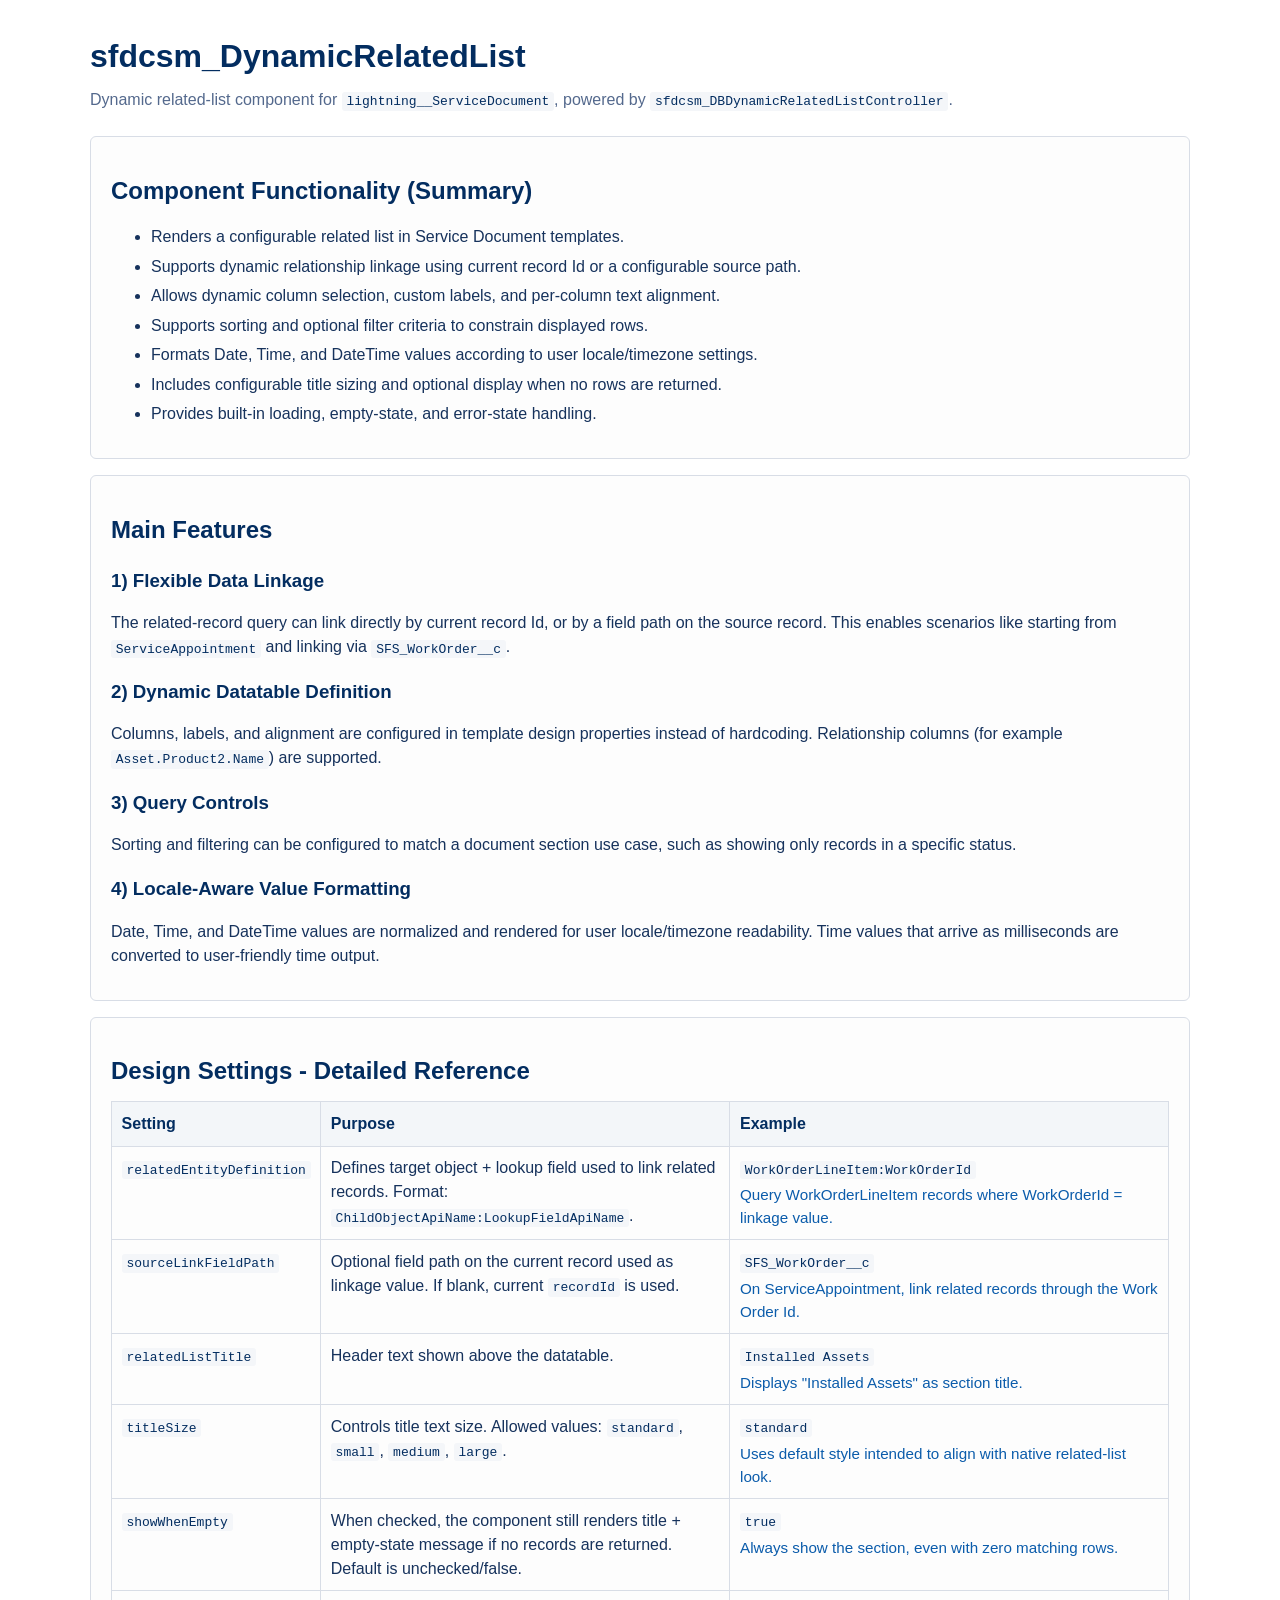
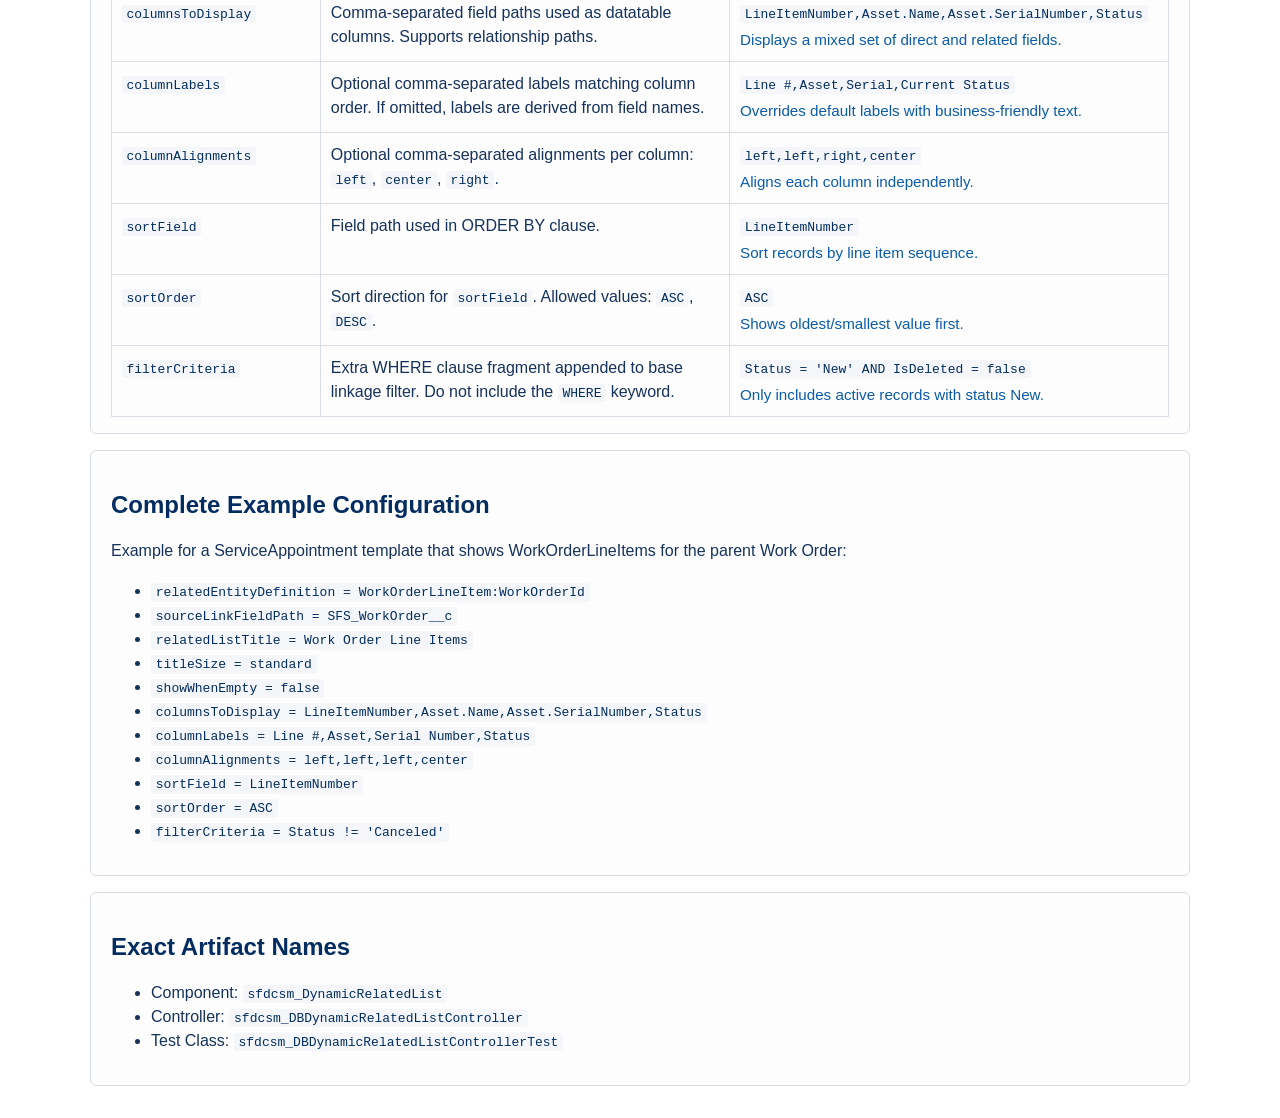
==== documentation/sfdcsm_dynamicRelatedList-documentation.html @ 90abb60f "Updated documentation" ====
<!DOCTYPE html>
<html lang="en">
<head>
    <meta charset="UTF-8" />
    <meta name="viewport" content="width=device-width, initial-scale=1.0" />
    <title>sfdcsm_DynamicRelatedList - Component Summary</title>
    <style>
        body {
            font-family: Arial, sans-serif;
            line-height: 1.5;
            margin: 2rem auto;
            max-width: 1100px;
            padding: 0 1rem;
            color: #16325c;
            background: #ffffff;
        }

        h1, h2, h3 {
            color: #032d60;
            margin-bottom: 0.5rem;
        }

        .subtitle {
            color: #54698d;
            margin-top: 0;
            margin-bottom: 1.5rem;
        }

        .card {
            border: 1px solid #d8dde6;
            border-radius: 6px;
            padding: 1rem 1.25rem;
            margin-bottom: 1rem;
            background: #fdfdfd;
        }

        .feature-list li {
            margin-bottom: 0.35rem;
        }

        table {
            width: 100%;
            border-collapse: collapse;
            margin-top: 0.75rem;
        }

        th, td {
            border: 1px solid #d8dde6;
            padding: 0.6rem;
            vertical-align: top;
            text-align: left;
        }

        th {
            background: #f3f6f9;
            color: #032d60;
        }

        code {
            background: #f4f6f9;
            padding: 0.1rem 0.3rem;
            border-radius: 3px;
            color: #032d60;
        }

        .example {
            color: #0b5cab;
            font-size: 0.95rem;
            display: block;
            margin-top: 0.25rem;
        }
    </style>
</head>
<body>
    <h1>sfdcsm_DynamicRelatedList</h1>
    <p class="subtitle">
        Dynamic related-list component for <code>lightning__ServiceDocument</code>, powered by
        <code>sfdcsm_DBDynamicRelatedListController</code>.
    </p>

    <section class="card">
        <h2>Component Functionality (Summary)</h2>
        <ul class="feature-list">
            <li>Renders a configurable related list in Service Document templates.</li>
            <li>Supports dynamic relationship linkage using current record Id or a configurable source path.</li>
            <li>Allows dynamic column selection, custom labels, and per-column text alignment.</li>
            <li>Supports sorting and optional filter criteria to constrain displayed rows.</li>
            <li>Formats Date, Time, and DateTime values according to user locale/timezone settings.</li>
            <li>Includes configurable title sizing and optional display when no rows are returned.</li>
            <li>Provides built-in loading, empty-state, and error-state handling.</li>
        </ul>
    </section>

    <section class="card">
        <h2>Main Features</h2>
        <h3>1) Flexible Data Linkage</h3>
        <p>
            The related-record query can link directly by current record Id, or by a field path on the source record.
            This enables scenarios like starting from <code>ServiceAppointment</code> and linking via
            <code>SFS_WorkOrder__c</code>.
        </p>

        <h3>2) Dynamic Datatable Definition</h3>
        <p>
            Columns, labels, and alignment are configured in template design properties instead of hardcoding.
            Relationship columns (for example <code>Asset.Product2.Name</code>) are supported.
        </p>

        <h3>3) Query Controls</h3>
        <p>
            Sorting and filtering can be configured to match a document section use case, such as showing only records
            in a specific status.
        </p>

        <h3>4) Locale-Aware Value Formatting</h3>
        <p>
            Date, Time, and DateTime values are normalized and rendered for user locale/timezone readability.
            Time values that arrive as milliseconds are converted to user-friendly time output.
        </p>
    </section>

    <section class="card">
        <h2>Design Settings - Detailed Reference</h2>
        <table>
            <thead>
                <tr>
                    <th>Setting</th>
                    <th>Purpose</th>
                    <th>Example</th>
                </tr>
            </thead>
            <tbody>
                <tr>
                    <td><code>relatedEntityDefinition</code></td>
                    <td>
                        Defines target object + lookup field used to link related records.
                        Format: <code>ChildObjectApiName:LookupFieldApiName</code>.
                    </td>
                    <td>
                        <code>WorkOrderLineItem:WorkOrderId</code>
                        <span class="example">Query WorkOrderLineItem records where WorkOrderId = linkage value.</span>
                    </td>
                </tr>
                <tr>
                    <td><code>sourceLinkFieldPath</code></td>
                    <td>
                        Optional field path on the current record used as linkage value.
                        If blank, current <code>recordId</code> is used.
                    </td>
                    <td>
                        <code>SFS_WorkOrder__c</code>
                        <span class="example">On ServiceAppointment, link related records through the Work Order Id.</span>
                    </td>
                </tr>
                <tr>
                    <td><code>relatedListTitle</code></td>
                    <td>Header text shown above the datatable.</td>
                    <td>
                        <code>Installed Assets</code>
                        <span class="example">Displays "Installed Assets" as section title.</span>
                    </td>
                </tr>
                <tr>
                    <td><code>titleSize</code></td>
                    <td>Controls title text size. Allowed values: <code>standard</code>, <code>small</code>, <code>medium</code>, <code>large</code>.</td>
                    <td>
                        <code>standard</code>
                        <span class="example">Uses default style intended to align with native related-list look.</span>
                    </td>
                </tr>
                <tr>
                    <td><code>showWhenEmpty</code></td>
                    <td>
                        When checked, the component still renders title + empty-state message if no records are returned.
                        Default is unchecked/false.
                    </td>
                    <td>
                        <code>true</code>
                        <span class="example">Always show the section, even with zero matching rows.</span>
                    </td>
                </tr>
                <tr>
                    <td><code>columnsToDisplay</code></td>
                    <td>Comma-separated field paths used as datatable columns. Supports relationship paths.</td>
                    <td>
                        <code>LineItemNumber,Asset.Name,Asset.SerialNumber,Status</code>
                        <span class="example">Displays a mixed set of direct and related fields.</span>
                    </td>
                </tr>
                <tr>
                    <td><code>columnLabels</code></td>
                    <td>
                        Optional comma-separated labels matching column order.
                        If omitted, labels are derived from field names.
                    </td>
                    <td>
                        <code>Line #,Asset,Serial,Current Status</code>
                        <span class="example">Overrides default labels with business-friendly text.</span>
                    </td>
                </tr>
                <tr>
                    <td><code>columnAlignments</code></td>
                    <td>Optional comma-separated alignments per column: <code>left</code>, <code>center</code>, <code>right</code>.</td>
                    <td>
                        <code>left,left,right,center</code>
                        <span class="example">Aligns each column independently.</span>
                    </td>
                </tr>
                <tr>
                    <td><code>sortField</code></td>
                    <td>Field path used in ORDER BY clause.</td>
                    <td>
                        <code>LineItemNumber</code>
                        <span class="example">Sort records by line item sequence.</span>
                    </td>
                </tr>
                <tr>
                    <td><code>sortOrder</code></td>
                    <td>Sort direction for <code>sortField</code>. Allowed values: <code>ASC</code>, <code>DESC</code>.</td>
                    <td>
                        <code>ASC</code>
                        <span class="example">Shows oldest/smallest value first.</span>
                    </td>
                </tr>
                <tr>
                    <td><code>filterCriteria</code></td>
                    <td>
                        Extra WHERE clause fragment appended to base linkage filter.
                        Do not include the <code>WHERE</code> keyword.
                    </td>
                    <td>
                        <code>Status = 'New' AND IsDeleted = false</code>
                        <span class="example">Only includes active records with status New.</span>
                    </td>
                </tr>
            </tbody>
        </table>
    </section>

    <section class="card">
        <h2>Complete Example Configuration</h2>
        <p>
            Example for a ServiceAppointment template that shows WorkOrderLineItems for the parent Work Order:
        </p>
        <ul>
            <li><code>relatedEntityDefinition = WorkOrderLineItem:WorkOrderId</code></li>
            <li><code>sourceLinkFieldPath = SFS_WorkOrder__c</code></li>
            <li><code>relatedListTitle = Work Order Line Items</code></li>
            <li><code>titleSize = standard</code></li>
            <li><code>showWhenEmpty = false</code></li>
            <li><code>columnsToDisplay = LineItemNumber,Asset.Name,Asset.SerialNumber,Status</code></li>
            <li><code>columnLabels = Line #,Asset,Serial Number,Status</code></li>
            <li><code>columnAlignments = left,left,left,center</code></li>
            <li><code>sortField = LineItemNumber</code></li>
            <li><code>sortOrder = ASC</code></li>
            <li><code>filterCriteria = Status != 'Canceled'</code></li>
        </ul>
    </section>
    <section class="card">
        <h2>Exact Artifact Names</h2>
        <ul>
            <li>Component: <code>sfdcsm_DynamicRelatedList</code></li>
            <li>Controller: <code>sfdcsm_DBDynamicRelatedListController</code></li>
            <li>Test Class: <code>sfdcsm_DBDynamicRelatedListControllerTest</code></li>
        </ul>
    </section>
</body>
</html>
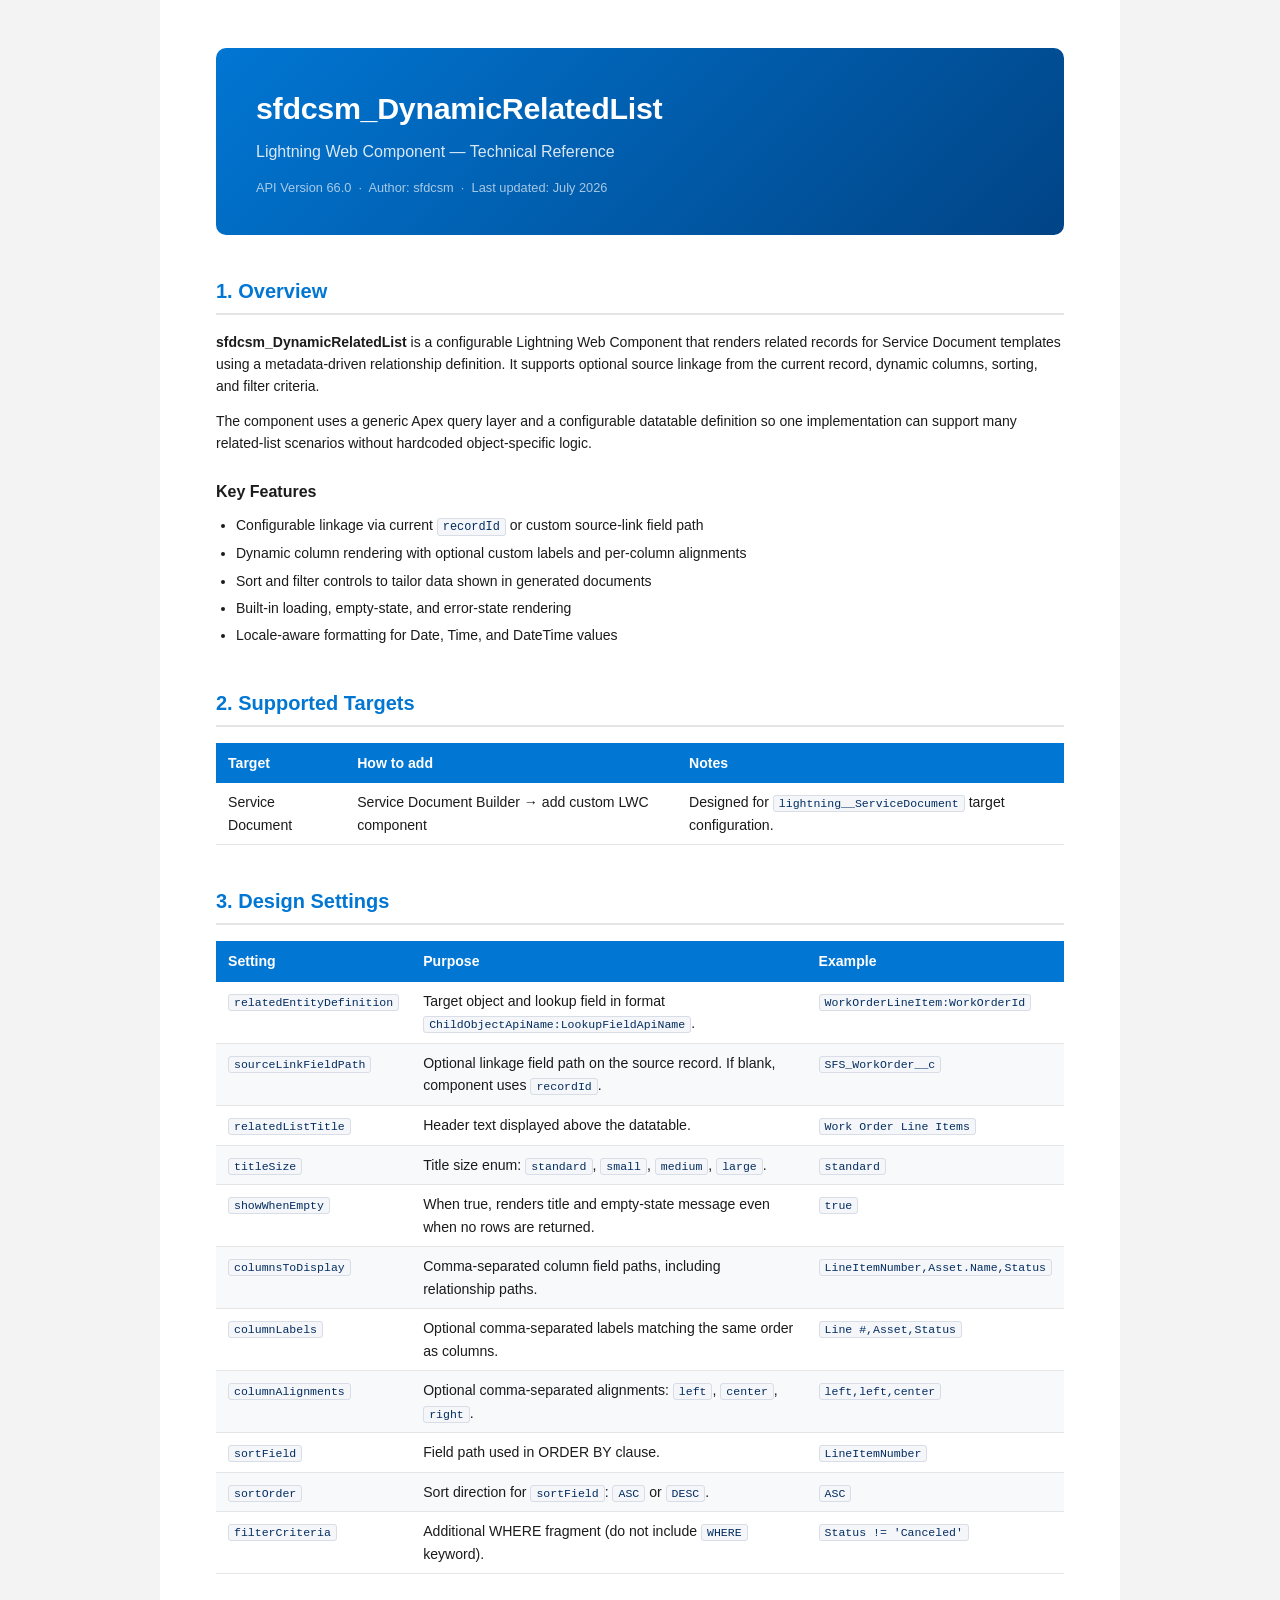
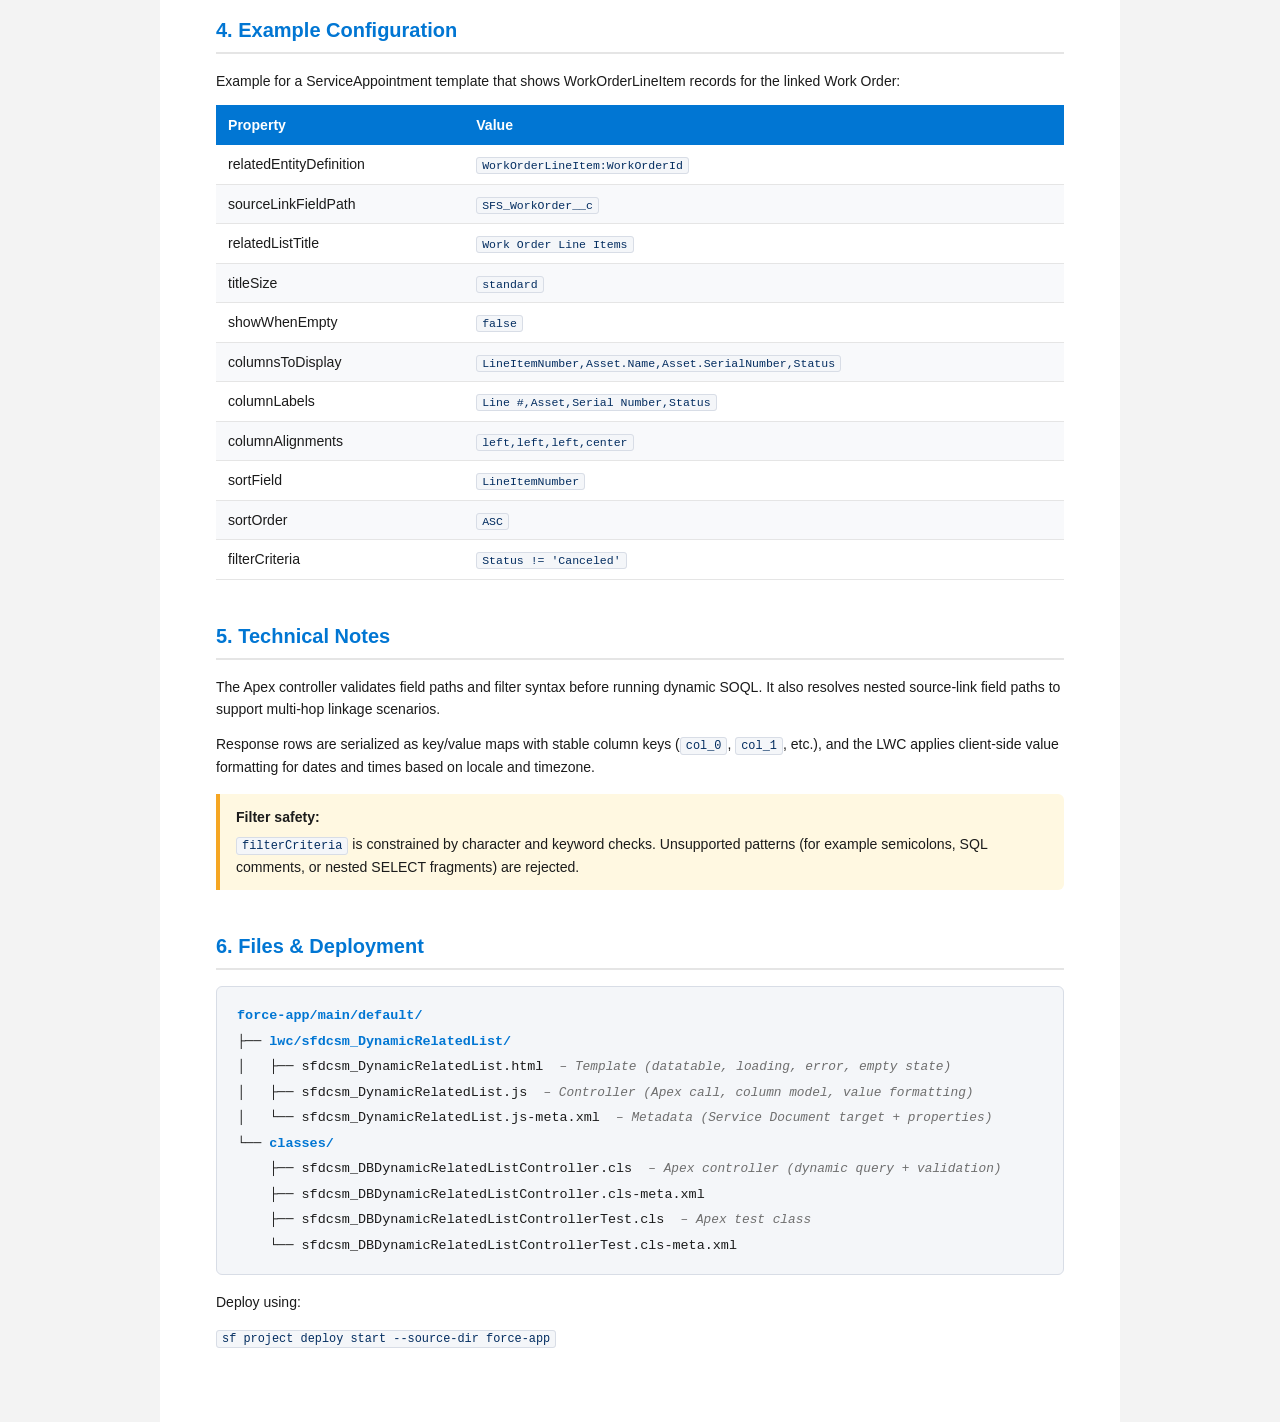
==== commit ff9bbccb: "Updated documentation" ====
--- a/documentation/sfdcsm_dynamicRelatedList-documentation.html
+++ b/documentation/sfdcsm_dynamicRelatedList-documentation.html
@@ -1,268 +1,274 @@
 <!DOCTYPE html>
 <html lang="en">
 <head>
-    <meta charset="UTF-8" />
-    <meta name="viewport" content="width=device-width, initial-scale=1.0" />
-    <title>sfdcsm_DynamicRelatedList - Component Summary</title>
-    <style>
-        body {
-            font-family: Arial, sans-serif;
-            line-height: 1.5;
-            margin: 2rem auto;
-            max-width: 1100px;
-            padding: 0 1rem;
-            color: #16325c;
-            background: #ffffff;
-        }
-
-        h1, h2, h3 {
-            color: #032d60;
-            margin-bottom: 0.5rem;
-        }
-
-        .subtitle {
-            color: #54698d;
-            margin-top: 0;
-            margin-bottom: 1.5rem;
-        }
-
-        .card {
-            border: 1px solid #d8dde6;
-            border-radius: 6px;
-            padding: 1rem 1.25rem;
-            margin-bottom: 1rem;
-            background: #fdfdfd;
-        }
-
-        .feature-list li {
-            margin-bottom: 0.35rem;
-        }
-
-        table {
-            width: 100%;
-            border-collapse: collapse;
-            margin-top: 0.75rem;
-        }
-
-        th, td {
-            border: 1px solid #d8dde6;
-            padding: 0.6rem;
-            vertical-align: top;
-            text-align: left;
-        }
-
-        th {
-            background: #f3f6f9;
-            color: #032d60;
-        }
-
-        code {
-            background: #f4f6f9;
-            padding: 0.1rem 0.3rem;
-            border-radius: 3px;
-            color: #032d60;
-        }
-
-        .example {
-            color: #0b5cab;
-            font-size: 0.95rem;
-            display: block;
-            margin-top: 0.25rem;
-        }
-    </style>
+<meta charset="UTF-8"/>
+<meta name="viewport" content="width=device-width, initial-scale=1.0"/>
+<title>sfdcsm_DynamicRelatedList — Technical Documentation</title>
+<style>
+  /* ── Base ─────────────────────────────────────────────────────────────────── */
+  *, *::before, *::after { box-sizing: border-box; margin: 0; padding: 0; }
+  body {
+    font-family: 'Salesforce Sans', Arial, sans-serif;
+    font-size: 14px;
+    line-height: 1.6;
+    color: #1b1b1b;
+    background: #f3f3f3;
+  }
+
+  /* ── Page wrapper ─────────────────────────────────────────────────────────── */
+  .page { max-width: 960px; margin: 0 auto; background: #fff; padding: 48px 56px 64px; }
+
+  /* ── Header ───────────────────────────────────────────────────────────────── */
+  .doc-header {
+    background: linear-gradient(135deg, #0176d3 0%, #014486 100%);
+    color: #fff;
+    padding: 36px 40px;
+    border-radius: 10px;
+    margin-bottom: 40px;
+  }
+  .doc-header h1 { font-size: 1.9rem; font-weight: 700; letter-spacing: -0.3px; }
+  .doc-header .subtitle { font-size: 1rem; opacity: 0.85; margin-top: 6px; }
+  .doc-header .meta { font-size: 0.8rem; opacity: 0.65; margin-top: 14px; }
+
+  /* ── Headings ─────────────────────────────────────────────────────────────── */
+  h2 {
+    font-size: 1.25rem; font-weight: 700; color: #0176d3;
+    border-bottom: 2px solid #e5e5e5; padding-bottom: 6px;
+    margin: 40px 0 16px;
+  }
+  h3 { font-size: 1rem; font-weight: 700; color: #1b1b1b; margin: 24px 0 10px; }
+
+  /* ── Paragraphs & lists ───────────────────────────────────────────────────── */
+  p { margin-bottom: 12px; }
+  ul, ol { margin: 0 0 12px 20px; }
+  li { margin-bottom: 5px; }
+
+  /* ── Code & inline code ───────────────────────────────────────────────────── */
+  code {
+    font-family: 'SFMono-Regular', Consolas, monospace;
+    font-size: 0.85em;
+    background: #f4f6f9;
+    border: 1px solid #d8dde6;
+    border-radius: 3px;
+    padding: 1px 5px;
+    color: #032d60;
+  }
+
+  /* ── Tables ───────────────────────────────────────────────────────────────── */
+  table { width: 100%; border-collapse: collapse; margin-bottom: 20px; font-size: 0.88rem; }
+  th {
+    background: #0176d3; color: #fff; font-weight: 600;
+    text-align: left; padding: 9px 12px;
+  }
+  td { padding: 8px 12px; border-bottom: 1px solid #e5e5e5; vertical-align: top; }
+  tr:nth-child(even) td { background: #f8f9fb; }
+  td code { font-size: 0.82em; }
+
+  /* ── Note / callout ───────────────────────────────────────────────────────── */
+  .note {
+    background: #eff6ff;
+    border-left: 4px solid #0176d3;
+    border-radius: 0 6px 6px 0;
+    padding: 12px 16px;
+    margin: 16px 0;
+    font-size: 0.88rem;
+  }
+  .note.warn {
+    background: #fff8e1;
+    border-left-color: #f5a623;
+  }
+  .note strong { display: block; margin-bottom: 4px; }
+
+  /* ── File tree ────────────────────────────────────────────────────────────── */
+  .filetree {
+    font-family: 'SFMono-Regular', Consolas, monospace;
+    font-size: 0.84rem;
+    background: #f4f6f9;
+    border: 1px solid #d8dde6;
+    border-radius: 6px;
+    padding: 16px 20px;
+    line-height: 1.9;
+    margin-bottom: 16px;
+  }
+  .filetree .dir  { color: #0176d3; font-weight: 700; }
+  .filetree .file { color: #1b1b1b; }
+  .filetree .note { background: none; border: none; padding: 0;
+                    color: #6e6e6e; font-style: italic; font-size: 0.8rem; }
+
+  /* ── Print ────────────────────────────────────────────────────────────────── */
+  @media print {
+    *, *::before, *::after {
+      -webkit-print-color-adjust: exact !important;
+      print-color-adjust: exact !important;
+      color-adjust: exact !important;
+    }
+    body { background: #fff; font-size: 11pt; }
+    .page { padding: 0; max-width: 100%; }
+    h2 { page-break-after: avoid; }
+    table, .note, .filetree { page-break-inside: avoid; }
+  }
+</style>
 </head>
 <body>
+<div class="page">
+
+  <div class="doc-header">
     <h1>sfdcsm_DynamicRelatedList</h1>
-    <p class="subtitle">
-        Dynamic related-list component for <code>lightning__ServiceDocument</code>, powered by
-        <code>sfdcsm_DBDynamicRelatedListController</code>.
-    </p>
-
-    <section class="card">
-        <h2>Component Functionality (Summary)</h2>
-        <ul class="feature-list">
-            <li>Renders a configurable related list in Service Document templates.</li>
-            <li>Supports dynamic relationship linkage using current record Id or a configurable source path.</li>
-            <li>Allows dynamic column selection, custom labels, and per-column text alignment.</li>
-            <li>Supports sorting and optional filter criteria to constrain displayed rows.</li>
-            <li>Formats Date, Time, and DateTime values according to user locale/timezone settings.</li>
-            <li>Includes configurable title sizing and optional display when no rows are returned.</li>
-            <li>Provides built-in loading, empty-state, and error-state handling.</li>
-        </ul>
-    </section>
-
-    <section class="card">
-        <h2>Main Features</h2>
-        <h3>1) Flexible Data Linkage</h3>
-        <p>
-            The related-record query can link directly by current record Id, or by a field path on the source record.
-            This enables scenarios like starting from <code>ServiceAppointment</code> and linking via
-            <code>SFS_WorkOrder__c</code>.
-        </p>
-
-        <h3>2) Dynamic Datatable Definition</h3>
-        <p>
-            Columns, labels, and alignment are configured in template design properties instead of hardcoding.
-            Relationship columns (for example <code>Asset.Product2.Name</code>) are supported.
-        </p>
-
-        <h3>3) Query Controls</h3>
-        <p>
-            Sorting and filtering can be configured to match a document section use case, such as showing only records
-            in a specific status.
-        </p>
-
-        <h3>4) Locale-Aware Value Formatting</h3>
-        <p>
-            Date, Time, and DateTime values are normalized and rendered for user locale/timezone readability.
-            Time values that arrive as milliseconds are converted to user-friendly time output.
-        </p>
-    </section>
-
-    <section class="card">
-        <h2>Design Settings - Detailed Reference</h2>
-        <table>
-            <thead>
-                <tr>
-                    <th>Setting</th>
-                    <th>Purpose</th>
-                    <th>Example</th>
-                </tr>
-            </thead>
-            <tbody>
-                <tr>
-                    <td><code>relatedEntityDefinition</code></td>
-                    <td>
-                        Defines target object + lookup field used to link related records.
-                        Format: <code>ChildObjectApiName:LookupFieldApiName</code>.
-                    </td>
-                    <td>
-                        <code>WorkOrderLineItem:WorkOrderId</code>
-                        <span class="example">Query WorkOrderLineItem records where WorkOrderId = linkage value.</span>
-                    </td>
-                </tr>
-                <tr>
-                    <td><code>sourceLinkFieldPath</code></td>
-                    <td>
-                        Optional field path on the current record used as linkage value.
-                        If blank, current <code>recordId</code> is used.
-                    </td>
-                    <td>
-                        <code>SFS_WorkOrder__c</code>
-                        <span class="example">On ServiceAppointment, link related records through the Work Order Id.</span>
-                    </td>
-                </tr>
-                <tr>
-                    <td><code>relatedListTitle</code></td>
-                    <td>Header text shown above the datatable.</td>
-                    <td>
-                        <code>Installed Assets</code>
-                        <span class="example">Displays "Installed Assets" as section title.</span>
-                    </td>
-                </tr>
-                <tr>
-                    <td><code>titleSize</code></td>
-                    <td>Controls title text size. Allowed values: <code>standard</code>, <code>small</code>, <code>medium</code>, <code>large</code>.</td>
-                    <td>
-                        <code>standard</code>
-                        <span class="example">Uses default style intended to align with native related-list look.</span>
-                    </td>
-                </tr>
-                <tr>
-                    <td><code>showWhenEmpty</code></td>
-                    <td>
-                        When checked, the component still renders title + empty-state message if no records are returned.
-                        Default is unchecked/false.
-                    </td>
-                    <td>
-                        <code>true</code>
-                        <span class="example">Always show the section, even with zero matching rows.</span>
-                    </td>
-                </tr>
-                <tr>
-                    <td><code>columnsToDisplay</code></td>
-                    <td>Comma-separated field paths used as datatable columns. Supports relationship paths.</td>
-                    <td>
-                        <code>LineItemNumber,Asset.Name,Asset.SerialNumber,Status</code>
-                        <span class="example">Displays a mixed set of direct and related fields.</span>
-                    </td>
-                </tr>
-                <tr>
-                    <td><code>columnLabels</code></td>
-                    <td>
-                        Optional comma-separated labels matching column order.
-                        If omitted, labels are derived from field names.
-                    </td>
-                    <td>
-                        <code>Line #,Asset,Serial,Current Status</code>
-                        <span class="example">Overrides default labels with business-friendly text.</span>
-                    </td>
-                </tr>
-                <tr>
-                    <td><code>columnAlignments</code></td>
-                    <td>Optional comma-separated alignments per column: <code>left</code>, <code>center</code>, <code>right</code>.</td>
-                    <td>
-                        <code>left,left,right,center</code>
-                        <span class="example">Aligns each column independently.</span>
-                    </td>
-                </tr>
-                <tr>
-                    <td><code>sortField</code></td>
-                    <td>Field path used in ORDER BY clause.</td>
-                    <td>
-                        <code>LineItemNumber</code>
-                        <span class="example">Sort records by line item sequence.</span>
-                    </td>
-                </tr>
-                <tr>
-                    <td><code>sortOrder</code></td>
-                    <td>Sort direction for <code>sortField</code>. Allowed values: <code>ASC</code>, <code>DESC</code>.</td>
-                    <td>
-                        <code>ASC</code>
-                        <span class="example">Shows oldest/smallest value first.</span>
-                    </td>
-                </tr>
-                <tr>
-                    <td><code>filterCriteria</code></td>
-                    <td>
-                        Extra WHERE clause fragment appended to base linkage filter.
-                        Do not include the <code>WHERE</code> keyword.
-                    </td>
-                    <td>
-                        <code>Status = 'New' AND IsDeleted = false</code>
-                        <span class="example">Only includes active records with status New.</span>
-                    </td>
-                </tr>
-            </tbody>
-        </table>
-    </section>
-
-    <section class="card">
-        <h2>Complete Example Configuration</h2>
-        <p>
-            Example for a ServiceAppointment template that shows WorkOrderLineItems for the parent Work Order:
-        </p>
-        <ul>
-            <li><code>relatedEntityDefinition = WorkOrderLineItem:WorkOrderId</code></li>
-            <li><code>sourceLinkFieldPath = SFS_WorkOrder__c</code></li>
-            <li><code>relatedListTitle = Work Order Line Items</code></li>
-            <li><code>titleSize = standard</code></li>
-            <li><code>showWhenEmpty = false</code></li>
-            <li><code>columnsToDisplay = LineItemNumber,Asset.Name,Asset.SerialNumber,Status</code></li>
-            <li><code>columnLabels = Line #,Asset,Serial Number,Status</code></li>
-            <li><code>columnAlignments = left,left,left,center</code></li>
-            <li><code>sortField = LineItemNumber</code></li>
-            <li><code>sortOrder = ASC</code></li>
-            <li><code>filterCriteria = Status != 'Canceled'</code></li>
-        </ul>
-    </section>
-    <section class="card">
-        <h2>Exact Artifact Names</h2>
-        <ul>
-            <li>Component: <code>sfdcsm_DynamicRelatedList</code></li>
-            <li>Controller: <code>sfdcsm_DBDynamicRelatedListController</code></li>
-            <li>Test Class: <code>sfdcsm_DBDynamicRelatedListControllerTest</code></li>
-        </ul>
-    </section>
+    <div class="subtitle">Lightning Web Component — Technical Reference</div>
+    <div class="meta">API Version 66.0 &nbsp;·&nbsp; Author: sfdcsm &nbsp;·&nbsp; Last updated: July 2026</div>
+  </div>
+
+  <h2>1. Overview</h2>
+  <p>
+    <strong>sfdcsm_DynamicRelatedList</strong> is a configurable Lightning Web Component that renders
+    related records for Service Document templates using a metadata-driven relationship definition.
+    It supports optional source linkage from the current record, dynamic columns, sorting, and filter criteria.
+  </p>
+  <p>
+    The component uses a generic Apex query layer and a configurable datatable definition so one implementation
+    can support many related-list scenarios without hardcoded object-specific logic.
+  </p>
+
+  <h3>Key Features</h3>
+  <ul>
+    <li>Configurable linkage via current <code>recordId</code> or custom source-link field path</li>
+    <li>Dynamic column rendering with optional custom labels and per-column alignments</li>
+    <li>Sort and filter controls to tailor data shown in generated documents</li>
+    <li>Built-in loading, empty-state, and error-state rendering</li>
+    <li>Locale-aware formatting for Date, Time, and DateTime values</li>
+  </ul>
+
+  <h2>2. Supported Targets</h2>
+  <table>
+    <thead>
+      <tr><th>Target</th><th>How to add</th><th>Notes</th></tr>
+    </thead>
+    <tbody>
+      <tr>
+        <td>Service Document</td>
+        <td>Service Document Builder → add custom LWC component</td>
+        <td>Designed for <code>lightning__ServiceDocument</code> target configuration.</td>
+      </tr>
+    </tbody>
+  </table>
+
+  <h2>3. Design Settings</h2>
+  <table>
+    <thead>
+      <tr><th>Setting</th><th>Purpose</th><th>Example</th></tr>
+    </thead>
+    <tbody>
+      <tr>
+        <td><code>relatedEntityDefinition</code></td>
+        <td>Target object and lookup field in format <code>ChildObjectApiName:LookupFieldApiName</code>.</td>
+        <td><code>WorkOrderLineItem:WorkOrderId</code></td>
+      </tr>
+      <tr>
+        <td><code>sourceLinkFieldPath</code></td>
+        <td>Optional linkage field path on the source record. If blank, component uses <code>recordId</code>.</td>
+        <td><code>SFS_WorkOrder__c</code></td>
+      </tr>
+      <tr>
+        <td><code>relatedListTitle</code></td>
+        <td>Header text displayed above the datatable.</td>
+        <td><code>Work Order Line Items</code></td>
+      </tr>
+      <tr>
+        <td><code>titleSize</code></td>
+        <td>Title size enum: <code>standard</code>, <code>small</code>, <code>medium</code>, <code>large</code>.</td>
+        <td><code>standard</code></td>
+      </tr>
+      <tr>
+        <td><code>showWhenEmpty</code></td>
+        <td>When true, renders title and empty-state message even when no rows are returned.</td>
+        <td><code>true</code></td>
+      </tr>
+      <tr>
+        <td><code>columnsToDisplay</code></td>
+        <td>Comma-separated column field paths, including relationship paths.</td>
+        <td><code>LineItemNumber,Asset.Name,Status</code></td>
+      </tr>
+      <tr>
+        <td><code>columnLabels</code></td>
+        <td>Optional comma-separated labels matching the same order as columns.</td>
+        <td><code>Line #,Asset,Status</code></td>
+      </tr>
+      <tr>
+        <td><code>columnAlignments</code></td>
+        <td>Optional comma-separated alignments: <code>left</code>, <code>center</code>, <code>right</code>.</td>
+        <td><code>left,left,center</code></td>
+      </tr>
+      <tr>
+        <td><code>sortField</code></td>
+        <td>Field path used in ORDER BY clause.</td>
+        <td><code>LineItemNumber</code></td>
+      </tr>
+      <tr>
+        <td><code>sortOrder</code></td>
+        <td>Sort direction for <code>sortField</code>: <code>ASC</code> or <code>DESC</code>.</td>
+        <td><code>ASC</code></td>
+      </tr>
+      <tr>
+        <td><code>filterCriteria</code></td>
+        <td>Additional WHERE fragment (do not include <code>WHERE</code> keyword).</td>
+        <td><code>Status != 'Canceled'</code></td>
+      </tr>
+    </tbody>
+  </table>
+
+  <h2>4. Example Configuration</h2>
+  <p>
+    Example for a ServiceAppointment template that shows WorkOrderLineItem records for the linked Work Order:
+  </p>
+  <table>
+    <thead>
+      <tr><th>Property</th><th>Value</th></tr>
+    </thead>
+    <tbody>
+      <tr><td>relatedEntityDefinition</td><td><code>WorkOrderLineItem:WorkOrderId</code></td></tr>
+      <tr><td>sourceLinkFieldPath</td><td><code>SFS_WorkOrder__c</code></td></tr>
+      <tr><td>relatedListTitle</td><td><code>Work Order Line Items</code></td></tr>
+      <tr><td>titleSize</td><td><code>standard</code></td></tr>
+      <tr><td>showWhenEmpty</td><td><code>false</code></td></tr>
+      <tr><td>columnsToDisplay</td><td><code>LineItemNumber,Asset.Name,Asset.SerialNumber,Status</code></td></tr>
+      <tr><td>columnLabels</td><td><code>Line #,Asset,Serial Number,Status</code></td></tr>
+      <tr><td>columnAlignments</td><td><code>left,left,left,center</code></td></tr>
+      <tr><td>sortField</td><td><code>LineItemNumber</code></td></tr>
+      <tr><td>sortOrder</td><td><code>ASC</code></td></tr>
+      <tr><td>filterCriteria</td><td><code>Status != 'Canceled'</code></td></tr>
+    </tbody>
+  </table>
+
+  <h2>5. Technical Notes</h2>
+  <p>
+    The Apex controller validates field paths and filter syntax before running dynamic SOQL. It also resolves
+    nested source-link field paths to support multi-hop linkage scenarios.
+  </p>
+  <p>
+    Response rows are serialized as key/value maps with stable column keys (<code>col_0</code>, <code>col_1</code>, etc.),
+    and the LWC applies client-side value formatting for dates and times based on locale and timezone.
+  </p>
+  <div class="note warn">
+    <strong>Filter safety:</strong> <code>filterCriteria</code> is constrained by character and keyword checks.
+    Unsupported patterns (for example semicolons, SQL comments, or nested SELECT fragments) are rejected.
+  </div>
+
+  <h2>6. Files &amp; Deployment</h2>
+  <div class="filetree">
+    <span class="dir">force-app/main/default/</span><br/>
+    ├── <span class="dir">lwc/sfdcsm_DynamicRelatedList/</span><br/>
+    │&nbsp;&nbsp;&nbsp;├── <span class="file">sfdcsm_DynamicRelatedList.html</span> &nbsp;<span class="note">– Template (datatable, loading, error, empty state)</span><br/>
+    │&nbsp;&nbsp;&nbsp;├── <span class="file">sfdcsm_DynamicRelatedList.js</span> &nbsp;<span class="note">– Controller (Apex call, column model, value formatting)</span><br/>
+    │&nbsp;&nbsp;&nbsp;└── <span class="file">sfdcsm_DynamicRelatedList.js-meta.xml</span> &nbsp;<span class="note">– Metadata (Service Document target + properties)</span><br/>
+    └── <span class="dir">classes/</span><br/>
+    &nbsp;&nbsp;&nbsp;&nbsp;├── <span class="file">sfdcsm_DBDynamicRelatedListController.cls</span> &nbsp;<span class="note">– Apex controller (dynamic query + validation)</span><br/>
+    &nbsp;&nbsp;&nbsp;&nbsp;├── <span class="file">sfdcsm_DBDynamicRelatedListController.cls-meta.xml</span><br/>
+    &nbsp;&nbsp;&nbsp;&nbsp;├── <span class="file">sfdcsm_DBDynamicRelatedListControllerTest.cls</span> &nbsp;<span class="note">– Apex test class</span><br/>
+    &nbsp;&nbsp;&nbsp;&nbsp;└── <span class="file">sfdcsm_DBDynamicRelatedListControllerTest.cls-meta.xml</span>
+  </div>
+  <p>Deploy using:</p>
+  <p><code>sf project deploy start --source-dir force-app</code></p>
+
+</div>
 </body>
 </html>
